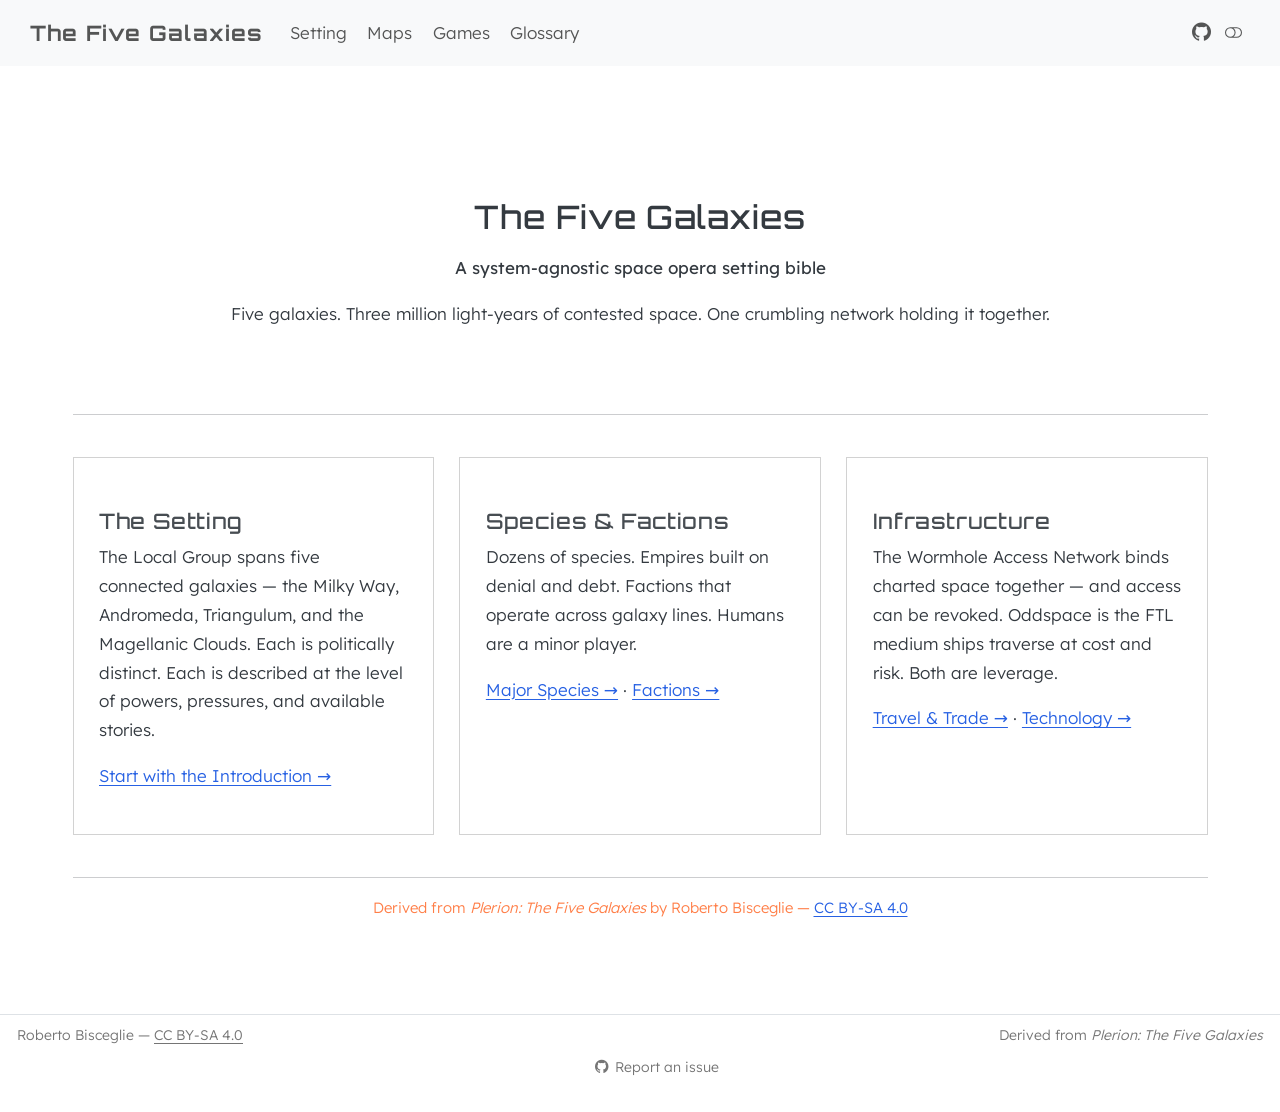
==== index.html @ 9c4d6e53 "Built site for gh-pages" ====
<!DOCTYPE html>
<html xmlns="http://www.w3.org/1999/xhtml" lang="en" xml:lang="en"><head>

<meta charset="utf-8">
<meta name="generator" content="quarto-1.9.38">

<meta name="viewport" content="width=device-width, initial-scale=1.0, user-scalable=yes">

<meta name="description" content="A system-agnostic space opera setting bible">

<title>The Five Galaxies</title>
<style>
/* Default styles provided by pandoc.
** See https://pandoc.org/MANUAL.html#variables-for-html for config info.
*/
code{white-space: pre-wrap;}
span.smallcaps{font-variant: small-caps;}
div.columns{display: flex; gap: min(4vw, 1.5em);}
div.column{flex: auto; overflow-x: auto;}
div.hanging-indent{margin-left: 1.5em; text-indent: -1.5em;}
ul.task-list{list-style: none;}
ul.task-list li input[type="checkbox"] {
  width: 0.8em;
  margin: 0 0.8em 0.2em -1em; /* quarto-specific, see https://github.com/quarto-dev/quarto-cli/issues/4556 */ 
  vertical-align: middle;
}
</style>


<script src="site_libs/quarto-nav/quarto-nav.js"></script>
<script src="site_libs/quarto-nav/headroom.min.js"></script>
<script src="site_libs/clipboard/clipboard.min.js"></script>
<script src="site_libs/quarto-search/autocomplete.umd.js"></script>
<script src="site_libs/quarto-search/fuse.min.js"></script>
<script src="site_libs/quarto-search/quarto-search.js"></script>
<meta name="quarto:offset" content="./">
<script src="site_libs/quarto-html/quarto.js" type="module"></script>
<script src="site_libs/quarto-html/tabsets/tabsets.js" type="module"></script>
<script src="site_libs/quarto-html/popper.min.js"></script>
<script src="site_libs/quarto-html/tippy.umd.min.js"></script>
<script src="site_libs/quarto-html/anchor.min.js"></script>
<link href="site_libs/quarto-html/tippy.css" rel="stylesheet">
<link href="site_libs/quarto-html/quarto-syntax-highlighting-15634bcf2e68342d4ad2dfa704d543f6.css" rel="stylesheet" class="quarto-color-scheme" id="quarto-text-highlighting-styles">
<link href="site_libs/quarto-html/quarto-syntax-highlighting-dark-0a6b7249c26820e032cb0bd839ff02b1.css" rel="stylesheet" class="quarto-color-scheme quarto-color-alternate" id="quarto-text-highlighting-styles">
<link href="site_libs/quarto-html/quarto-syntax-highlighting-15634bcf2e68342d4ad2dfa704d543f6.css" rel="stylesheet" class="quarto-color-scheme-extra" id="quarto-text-highlighting-styles">
<script src="site_libs/bootstrap/bootstrap.min.js"></script>
<link href="site_libs/bootstrap/bootstrap-icons.css" rel="stylesheet">
<link href="site_libs/bootstrap/bootstrap-5b1c58e66ef74a4b994079585d538883.min.css" rel="stylesheet" append-hash="true" class="quarto-color-scheme" id="quarto-bootstrap" data-mode="light">
<link href="site_libs/bootstrap/bootstrap-dark-97cace2ba407a1d0b23a291a3ef258f9.min.css" rel="stylesheet" append-hash="true" class="quarto-color-scheme quarto-color-alternate" id="quarto-bootstrap" data-mode="dark">
<link href="site_libs/bootstrap/bootstrap-5b1c58e66ef74a4b994079585d538883.min.css" rel="stylesheet" append-hash="true" class="quarto-color-scheme-extra" id="quarto-bootstrap" data-mode="light">
<script id="quarto-search-options" type="application/json">{
  "location": "navbar",
  "copy-button": false,
  "collapse-after": 3,
  "panel-placement": "end",
  "type": "overlay",
  "limit": 50,
  "keyboard-shortcut": [
    "f",
    "/",
    "s"
  ],
  "show-item-context": false,
  "language": {
    "search-no-results-text": "No results",
    "search-matching-documents-text": "matching documents",
    "search-copy-link-title": "Copy link to search",
    "search-hide-matches-text": "Hide additional matches",
    "search-more-match-text": "more match in this document",
    "search-more-matches-text": "more matches in this document",
    "search-clear-button-title": "Clear",
    "search-text-placeholder": "",
    "search-detached-cancel-button-title": "Cancel",
    "search-submit-button-title": "Submit",
    "search-label": "Search"
  }
}</script>
<link rel="preconnect" href="https://fonts.googleapis.com">
<link rel="preconnect" href="https://fonts.gstatic.com" crossorigin="">
<link href="https://fonts.googleapis.com/css2?family=Lexend:wght@300;400;500&amp;family=Orbitron:wght@400;500;700;900&amp;display=swap" rel="stylesheet">


</head>

<body class="nav-fixed quarto-light"><script id="quarto-html-before-body" type="application/javascript">
    const toggleBodyColorMode = (bsSheetEl) => {
      const mode = bsSheetEl.getAttribute("data-mode");
      const bodyEl = window.document.querySelector("body");
      if (mode === "dark") {
        bodyEl.classList.add("quarto-dark");
        bodyEl.classList.remove("quarto-light");
      } else {
        bodyEl.classList.add("quarto-light");
        bodyEl.classList.remove("quarto-dark");
      }
    }
    const toggleBodyColorPrimary = () => {
      const bsSheetEl = window.document.querySelector("link#quarto-bootstrap:not([rel=disabled-stylesheet])");
      if (bsSheetEl) {
        toggleBodyColorMode(bsSheetEl);
      }
    }
    const setColorSchemeToggle = (alternate) => {
      const toggles = window.document.querySelectorAll('.quarto-color-scheme-toggle');
      for (let i=0; i < toggles.length; i++) {
        const toggle = toggles[i];
        if (toggle) {
          if (alternate) {
            toggle.classList.add("alternate");
          } else {
            toggle.classList.remove("alternate");
          }
        }
      }
    };
    const toggleColorMode = (alternate) => {
      // Switch the stylesheets
      const primaryStylesheets = window.document.querySelectorAll('link.quarto-color-scheme:not(.quarto-color-alternate)');
      const alternateStylesheets = window.document.querySelectorAll('link.quarto-color-scheme.quarto-color-alternate');
      manageTransitions('#quarto-margin-sidebar .nav-link', false);
      if (alternate) {
        // note: dark is layered on light, we don't disable primary!
        enableStylesheet(alternateStylesheets);
        for (const sheetNode of alternateStylesheets) {
          if (sheetNode.id === "quarto-bootstrap") {
            toggleBodyColorMode(sheetNode);
          }
        }
      } else {
        disableStylesheet(alternateStylesheets);
        enableStylesheet(primaryStylesheets)
        toggleBodyColorPrimary();
      }
      manageTransitions('#quarto-margin-sidebar .nav-link', true);
      // Switch the toggles
      setColorSchemeToggle(alternate)
      // Hack to workaround the fact that safari doesn't
      // properly recolor the scrollbar when toggling (#1455)
      if (navigator.userAgent.indexOf('Safari') > 0 && navigator.userAgent.indexOf('Chrome') == -1) {
        manageTransitions("body", false);
        window.scrollTo(0, 1);
        setTimeout(() => {
          window.scrollTo(0, 0);
          manageTransitions("body", true);
        }, 40);
      }
    }
    const disableStylesheet = (stylesheets) => {
      for (let i=0; i < stylesheets.length; i++) {
        const stylesheet = stylesheets[i];
        stylesheet.rel = 'disabled-stylesheet';
      }
    }
    const enableStylesheet = (stylesheets) => {
      for (let i=0; i < stylesheets.length; i++) {
        const stylesheet = stylesheets[i];
        if(stylesheet.rel !== 'stylesheet') { // for Chrome, which will still FOUC without this check
          stylesheet.rel = 'stylesheet';
        }
      }
    }
    const manageTransitions = (selector, allowTransitions) => {
      const els = window.document.querySelectorAll(selector);
      for (let i=0; i < els.length; i++) {
        const el = els[i];
        if (allowTransitions) {
          el.classList.remove('notransition');
        } else {
          el.classList.add('notransition');
        }
      }
    }
    const isFileUrl = () => {
      return window.location.protocol === 'file:';
    }
    const hasAlternateSentinel = () => {
      let styleSentinel = getColorSchemeSentinel();
      if (styleSentinel !== null) {
        return styleSentinel === "alternate";
      } else {
        return false;
      }
    }
    const setStyleSentinel = (alternate) => {
      const value = alternate ? "alternate" : "default";
      if (!isFileUrl()) {
        window.localStorage.setItem("quarto-color-scheme", value);
      } else {
        localAlternateSentinel = value;
      }
    }
    const getColorSchemeSentinel = () => {
      if (!isFileUrl()) {
        const storageValue = window.localStorage.getItem("quarto-color-scheme");
        return storageValue != null ? storageValue : localAlternateSentinel;
      } else {
        return localAlternateSentinel;
      }
    }
    const toggleGiscusIfUsed = (isAlternate, darkModeDefault) => {
      const baseTheme = document.querySelector('#giscus-base-theme')?.value ?? 'light';
      const alternateTheme = document.querySelector('#giscus-alt-theme')?.value ?? 'dark';
      let newTheme = '';
      if(authorPrefersDark) {
        newTheme = isAlternate ? baseTheme : alternateTheme;
      } else {
        newTheme = isAlternate ? alternateTheme : baseTheme;
      }
      const changeGiscusTheme = () => {
        // From: https://github.com/giscus/giscus/issues/336
        const sendMessage = (message) => {
          const iframe = document.querySelector('iframe.giscus-frame');
          if (!iframe) return;
          iframe.contentWindow.postMessage({ giscus: message }, 'https://giscus.app');
        }
        sendMessage({
          setConfig: {
            theme: newTheme
          }
        });
      }
      const isGiscussLoaded = window.document.querySelector('iframe.giscus-frame') !== null;
      if (isGiscussLoaded) {
        changeGiscusTheme();
      }
    };
    const authorPrefersDark = false;
    const darkModeDefault = authorPrefersDark;
      document.querySelector('link#quarto-text-highlighting-styles.quarto-color-scheme-extra').rel = 'disabled-stylesheet';
      document.querySelector('link#quarto-bootstrap.quarto-color-scheme-extra').rel = 'disabled-stylesheet';
    let localAlternateSentinel = darkModeDefault ? 'alternate' : 'default';
    // Dark / light mode switch
    window.quartoToggleColorScheme = () => {
      // Read the current dark / light value
      let toAlternate = !hasAlternateSentinel();
      toggleColorMode(toAlternate);
      setStyleSentinel(toAlternate);
      toggleGiscusIfUsed(toAlternate, darkModeDefault);
      window.dispatchEvent(new Event('resize'));
    };
    // Switch to dark mode if need be
    if (hasAlternateSentinel()) {
      toggleColorMode(true);
    } else {
      toggleColorMode(false);
    }
  </script>

<div id="quarto-search-results"></div>
  <header id="quarto-header" class="headroom fixed-top">
    <nav class="navbar navbar-expand-lg " data-bs-theme="dark">
      <div class="navbar-container container-fluid">
      <div class="navbar-brand-container mx-auto">
    <a class="navbar-brand" href="./index.html">
    <span class="navbar-title">The Five Galaxies</span>
    </a>
  </div>
            <div id="quarto-search" class="" title="Search"></div>
          <button class="navbar-toggler" type="button" data-bs-toggle="collapse" data-bs-target="#navbarCollapse" aria-controls="navbarCollapse" role="menu" aria-expanded="false" aria-label="Toggle navigation" onclick="if (window.quartoToggleHeadroom) { window.quartoToggleHeadroom(); }">
  <span class="navbar-toggler-icon"></span>
</button>
          <div class="collapse navbar-collapse" id="navbarCollapse">
            <ul class="navbar-nav navbar-nav-scroll me-auto">
  <li class="nav-item">
    <a class="nav-link" href="./setting/the_five_galaxies.html"> 
<span class="menu-text">Setting</span></a>
  </li>  
  <li class="nav-item">
    <a class="nav-link" href="./maps.html"> 
<span class="menu-text">Maps</span></a>
  </li>  
  <li class="nav-item">
    <a class="nav-link" href="./74xx_oddspace.html"> 
<span class="menu-text">Games</span></a>
  </li>  
  <li class="nav-item">
    <a class="nav-link" href="./setting/GLOSSARY.html"> 
<span class="menu-text">Glossary</span></a>
  </li>  
</ul>
            <ul class="navbar-nav navbar-nav-scroll ms-auto">
  <li class="nav-item compact">
    <a class="nav-link" href="https://github.com/zeruhur/the_five_galaxies"> <i class="bi bi-github" role="img">
</i> 
<span class="menu-text"></span></a>
  </li>  
</ul>
          </div> <!-- /navcollapse -->
            <div class="quarto-navbar-tools">
  <a href="" class="quarto-color-scheme-toggle quarto-navigation-tool  px-1" onclick="window.quartoToggleColorScheme(); return false;" title="Toggle dark mode"><i class="bi"></i></a>
</div>
      </div> <!-- /container-fluid -->
    </nav>
</header>
<!-- content -->
<div id="quarto-content" class="quarto-container page-columns page-rows-contents page-layout-full page-navbar">
<!-- sidebar -->
<!-- margin-sidebar -->
    
<!-- main -->
<main class="content column-page" id="quarto-document-content"><header id="title-block-header" class="quarto-title-block"></header>





<section id="the-five-galaxies" class="level1 text-center py-5">
<h1>The Five Galaxies</h1>
<p><strong>A system-agnostic space opera setting bible</strong></p>
<p>Five galaxies. Three million light-years of contested space. One crumbling network holding it together.</p>
</section>
<hr>
<div class="grid gap-4 py-4">
<div class="g-col-12 g-col-md-4">
<section id="the-setting" class="level4 card p-4 h-100">
<h4 class="anchored" data-anchor-id="the-setting">The Setting</h4>
<p>The Local Group spans five connected galaxies — the Milky Way, Andromeda, Triangulum, and the Magellanic Clouds. Each is politically distinct. Each is described at the level of powers, pressures, and available stories.</p>
<p><a href="setting/the_five_galaxies.html">Start with the Introduction →</a></p>
</section>
</div>
<div class="g-col-12 g-col-md-4">
<section id="species-factions" class="level4 card p-4 h-100">
<h4 class="anchored" data-anchor-id="species-factions">Species &amp; Factions</h4>
<p>Dozens of species. Empires built on denial and debt. Factions that operate across galaxy lines. Humans are a minor player.</p>
<p><a href="setting/the_five_galaxies.html#major-species">Major Species →</a> · <a href="setting/the_five_galaxies.html#major-factions">Factions →</a></p>
</section>
</div>
<div class="g-col-12 g-col-md-4">
<section id="infrastructure" class="level4 card p-4 h-100">
<h4 class="anchored" data-anchor-id="infrastructure">Infrastructure</h4>
<p>The Wormhole Access Network binds charted space together — and access can be revoked. Oddspace is the FTL medium ships traverse at cost and risk. Both are leverage.</p>
<p><a href="setting/the_five_galaxies.html#travel-and-trade">Travel &amp; Trade →</a> · <a href="setting/the_five_galaxies.html#technology-and-resources">Technology →</a></p>
</section>
</div>
</div>
<hr>
<div class="text-muted small text-center">
<p>Derived from <em>Plerion: The Five Galaxies</em> by Roberto Bisceglie — <a href="https://creativecommons.org/licenses/by-sa/4.0/">CC BY-SA 4.0</a></p>
</div>



</main> <!-- /main -->
<script id="quarto-html-after-body" type="application/javascript">
  window.document.addEventListener("DOMContentLoaded", function (event) {
    // Ensure there is a toggle, if there isn't float one in the top right
    if (window.document.querySelector('.quarto-color-scheme-toggle') === null) {
      const a = window.document.createElement('a');
      a.classList.add('top-right');
      a.classList.add('quarto-color-scheme-toggle');
      a.href = "";
      a.onclick = function() { try { window.quartoToggleColorScheme(); } catch {} return false; };
      const i = window.document.createElement("i");
      i.classList.add('bi');
      a.appendChild(i);
      window.document.body.appendChild(a);
    }
    setColorSchemeToggle(hasAlternateSentinel())
    const icon = "";
    const anchorJS = new window.AnchorJS();
    anchorJS.options = {
      placement: 'right',
      icon: icon
    };
    anchorJS.add('.anchored');
    const isCodeAnnotation = (el) => {
      for (const clz of el.classList) {
        if (clz.startsWith('code-annotation-')) {                     
          return true;
        }
      }
      return false;
    }
    const onCopySuccess = function(e) {
      // button target
      const button = e.trigger;
      // don't keep focus
      button.blur();
      // flash "checked"
      button.classList.add('code-copy-button-checked');
      var currentTitle = button.getAttribute("title");
      button.setAttribute("title", "Copied!");
      let tooltip;
      if (window.bootstrap) {
        button.setAttribute("data-bs-toggle", "tooltip");
        button.setAttribute("data-bs-placement", "left");
        button.setAttribute("data-bs-title", "Copied!");
        tooltip = new bootstrap.Tooltip(button, 
          { trigger: "manual", 
            customClass: "code-copy-button-tooltip",
            offset: [0, -8]});
        tooltip.show();    
      }
      setTimeout(function() {
        if (tooltip) {
          tooltip.hide();
          button.removeAttribute("data-bs-title");
          button.removeAttribute("data-bs-toggle");
          button.removeAttribute("data-bs-placement");
        }
        button.setAttribute("title", currentTitle);
        button.classList.remove('code-copy-button-checked');
      }, 1000);
      // clear code selection
      e.clearSelection();
    }
    const getTextToCopy = function(trigger) {
      const outerScaffold = trigger.parentElement.cloneNode(true);
      const codeEl = outerScaffold.querySelector('code');
      for (const childEl of codeEl.children) {
        if (isCodeAnnotation(childEl)) {
          childEl.remove();
        }
      }
      return codeEl.innerText;
    }
    const clipboard = new window.ClipboardJS('.code-copy-button:not([data-in-quarto-modal])', {
      text: getTextToCopy
    });
    clipboard.on('success', onCopySuccess);
    if (window.document.getElementById('quarto-embedded-source-code-modal')) {
      const clipboardModal = new window.ClipboardJS('.code-copy-button[data-in-quarto-modal]', {
        text: getTextToCopy,
        container: window.document.getElementById('quarto-embedded-source-code-modal')
      });
      clipboardModal.on('success', onCopySuccess);
    }
      var localhostRegex = new RegExp(/^(?:http|https):\/\/localhost\:?[0-9]*\//);
      var mailtoRegex = new RegExp(/^mailto:/);
        var filterRegex = new RegExp("https:\/\/zeruhur\.github\.io\/the_five_galaxies\/");
      var isInternal = (href) => {
          return filterRegex.test(href) || localhostRegex.test(href) || mailtoRegex.test(href);
      }
      // Inspect non-navigation links and adorn them if external
     var links = window.document.querySelectorAll('a[href]:not(.nav-link):not(.navbar-brand):not(.toc-action):not(.sidebar-link):not(.sidebar-item-toggle):not(.pagination-link):not(.no-external):not([aria-hidden]):not(.dropdown-item):not(.quarto-navigation-tool):not(.about-link)');
      for (var i=0; i<links.length; i++) {
        const link = links[i];
        if (!isInternal(link.href)) {
          // undo the damage that might have been done by quarto-nav.js in the case of
          // links that we want to consider external
          if (link.dataset.originalHref !== undefined) {
            link.href = link.dataset.originalHref;
          }
        }
      }
    function tippyHover(el, contentFn, onTriggerFn, onUntriggerFn) {
      const config = {
        allowHTML: true,
        maxWidth: 500,
        delay: 100,
        arrow: false,
        appendTo: function(el) {
            return el.parentElement;
        },
        interactive: true,
        interactiveBorder: 10,
        theme: 'quarto',
        placement: 'bottom-start',
      };
      if (contentFn) {
        config.content = contentFn;
      }
      if (onTriggerFn) {
        config.onTrigger = onTriggerFn;
      }
      if (onUntriggerFn) {
        config.onUntrigger = onUntriggerFn;
      }
      window.tippy(el, config); 
    }
    const noterefs = window.document.querySelectorAll('a[role="doc-noteref"]');
    for (var i=0; i<noterefs.length; i++) {
      const ref = noterefs[i];
      tippyHover(ref, function() {
        // use id or data attribute instead here
        let href = ref.getAttribute('data-footnote-href') || ref.getAttribute('href');
        try { href = new URL(href).hash; } catch {}
        const id = href.replace(/^#\/?/, "");
        const note = window.document.getElementById(id);
        if (note) {
          return note.innerHTML;
        } else {
          return "";
        }
      });
    }
    const xrefs = window.document.querySelectorAll('a.quarto-xref');
    const processXRef = (id, note) => {
      // Strip column container classes
      const stripColumnClz = (el) => {
        el.classList.remove("page-full", "page-columns");
        if (el.children) {
          for (const child of el.children) {
            stripColumnClz(child);
          }
        }
      }
      stripColumnClz(note)
      if (id === null || id.startsWith('sec-')) {
        // Special case sections, only their first couple elements
        const container = document.createElement("div");
        if (note.children && note.children.length > 2) {
          container.appendChild(note.children[0].cloneNode(true));
          for (let i = 1; i < note.children.length; i++) {
            const child = note.children[i];
            if (child.tagName === "P" && child.innerText === "") {
              continue;
            } else {
              container.appendChild(child.cloneNode(true));
              break;
            }
          }
          if (window.Quarto?.typesetMath) {
            window.Quarto.typesetMath(container);
          }
          return container.innerHTML
        } else {
          if (window.Quarto?.typesetMath) {
            window.Quarto.typesetMath(note);
          }
          return note.innerHTML;
        }
      } else {
        // Remove any anchor links if they are present
        const anchorLink = note.querySelector('a.anchorjs-link');
        if (anchorLink) {
          anchorLink.remove();
        }
        if (window.Quarto?.typesetMath) {
          window.Quarto.typesetMath(note);
        }
        if (note.classList.contains("callout")) {
          return note.outerHTML;
        } else {
          return note.innerHTML;
        }
      }
    }
    for (var i=0; i<xrefs.length; i++) {
      const xref = xrefs[i];
      tippyHover(xref, undefined, function(instance) {
        instance.disable();
        let url = xref.getAttribute('href');
        let hash = undefined; 
        if (url.startsWith('#')) {
          hash = url;
        } else {
          try { hash = new URL(url).hash; } catch {}
        }
        if (hash) {
          const id = hash.replace(/^#\/?/, "");
          const note = window.document.getElementById(id);
          if (note !== null) {
            try {
              const html = processXRef(id, note.cloneNode(true));
              instance.setContent(html);
            } finally {
              instance.enable();
              instance.show();
            }
          } else {
            // See if we can fetch this
            fetch(url.split('#')[0])
            .then(res => res.text())
            .then(html => {
              const parser = new DOMParser();
              const htmlDoc = parser.parseFromString(html, "text/html");
              const note = htmlDoc.getElementById(id);
              if (note !== null) {
                const html = processXRef(id, note);
                instance.setContent(html);
              } 
            }).finally(() => {
              instance.enable();
              instance.show();
            });
          }
        } else {
          // See if we can fetch a full url (with no hash to target)
          // This is a special case and we should probably do some content thinning / targeting
          fetch(url)
          .then(res => res.text())
          .then(html => {
            const parser = new DOMParser();
            const htmlDoc = parser.parseFromString(html, "text/html");
            const note = htmlDoc.querySelector('main.content');
            if (note !== null) {
              // This should only happen for chapter cross references
              // (since there is no id in the URL)
              // remove the first header
              if (note.children.length > 0 && note.children[0].tagName === "HEADER") {
                note.children[0].remove();
              }
              const html = processXRef(null, note);
              instance.setContent(html);
            } 
          }).finally(() => {
            instance.enable();
            instance.show();
          });
        }
      }, function(instance) {
      });
    }
        let selectedAnnoteEl;
        const selectorForAnnotation = ( cell, annotation) => {
          let cellAttr = 'data-code-cell="' + cell + '"';
          let lineAttr = 'data-code-annotation="' +  annotation + '"';
          const selector = 'span[' + cellAttr + '][' + lineAttr + ']';
          return selector;
        }
        const selectCodeLines = (annoteEl) => {
          const doc = window.document;
          const targetCell = annoteEl.getAttribute("data-target-cell");
          const targetAnnotation = annoteEl.getAttribute("data-target-annotation");
          const annoteSpan = window.document.querySelector(selectorForAnnotation(targetCell, targetAnnotation));
          const lines = annoteSpan.getAttribute("data-code-lines").split(",");
          const lineIds = lines.map((line) => {
            return targetCell + "-" + line;
          })
          let top = null;
          let height = null;
          let parent = null;
          if (lineIds.length > 0) {
              //compute the position of the single el (top and bottom and make a div)
              const el = window.document.getElementById(lineIds[0]);
              top = el.offsetTop;
              height = el.offsetHeight;
              parent = el.parentElement.parentElement;
            if (lineIds.length > 1) {
              const lastEl = window.document.getElementById(lineIds[lineIds.length - 1]);
              const bottom = lastEl.offsetTop + lastEl.offsetHeight;
              height = bottom - top;
            }
            if (top !== null && height !== null && parent !== null) {
              // cook up a div (if necessary) and position it 
              let div = window.document.getElementById("code-annotation-line-highlight");
              if (div === null) {
                div = window.document.createElement("div");
                div.setAttribute("id", "code-annotation-line-highlight");
                div.style.position = 'absolute';
                parent.appendChild(div);
              }
              div.style.top = top - 2 + "px";
              div.style.height = height + 4 + "px";
              div.style.left = 0;
              let gutterDiv = window.document.getElementById("code-annotation-line-highlight-gutter");
              if (gutterDiv === null) {
                gutterDiv = window.document.createElement("div");
                gutterDiv.setAttribute("id", "code-annotation-line-highlight-gutter");
                gutterDiv.style.position = 'absolute';
                const codeCell = window.document.getElementById(targetCell);
                const gutter = codeCell.querySelector('.code-annotation-gutter');
                gutter.appendChild(gutterDiv);
              }
              gutterDiv.style.top = top - 2 + "px";
              gutterDiv.style.height = height + 4 + "px";
            }
            selectedAnnoteEl = annoteEl;
          }
        };
        const unselectCodeLines = () => {
          const elementsIds = ["code-annotation-line-highlight", "code-annotation-line-highlight-gutter"];
          elementsIds.forEach((elId) => {
            const div = window.document.getElementById(elId);
            if (div) {
              div.remove();
            }
          });
          selectedAnnoteEl = undefined;
        };
          // Handle positioning of the toggle
      window.addEventListener(
        "resize",
        throttle(() => {
          elRect = undefined;
          if (selectedAnnoteEl) {
            selectCodeLines(selectedAnnoteEl);
          }
        }, 10)
      );
      function throttle(fn, ms) {
      let throttle = false;
      let timer;
        return (...args) => {
          if(!throttle) { // first call gets through
              fn.apply(this, args);
              throttle = true;
          } else { // all the others get throttled
              if(timer) clearTimeout(timer); // cancel #2
              timer = setTimeout(() => {
                fn.apply(this, args);
                timer = throttle = false;
              }, ms);
          }
        };
      }
        // Attach click handler to the DT
        const annoteDls = window.document.querySelectorAll('dt[data-target-cell]');
        for (const annoteDlNode of annoteDls) {
          annoteDlNode.addEventListener('click', (event) => {
            const clickedEl = event.target;
            if (clickedEl !== selectedAnnoteEl) {
              unselectCodeLines();
              const activeEl = window.document.querySelector('dt[data-target-cell].code-annotation-active');
              if (activeEl) {
                activeEl.classList.remove('code-annotation-active');
              }
              selectCodeLines(clickedEl);
              clickedEl.classList.add('code-annotation-active');
            } else {
              // Unselect the line
              unselectCodeLines();
              clickedEl.classList.remove('code-annotation-active');
            }
          });
        }
    const findCites = (el) => {
      const parentEl = el.parentElement;
      if (parentEl) {
        const cites = parentEl.dataset.cites;
        if (cites) {
          return {
            el,
            cites: cites.split(' ')
          };
        } else {
          return findCites(el.parentElement)
        }
      } else {
        return undefined;
      }
    };
    var bibliorefs = window.document.querySelectorAll('a[role="doc-biblioref"]');
    for (var i=0; i<bibliorefs.length; i++) {
      const ref = bibliorefs[i];
      const citeInfo = findCites(ref);
      if (citeInfo) {
        tippyHover(citeInfo.el, function() {
          var popup = window.document.createElement('div');
          citeInfo.cites.forEach(function(cite) {
            var citeDiv = window.document.createElement('div');
            citeDiv.classList.add('hanging-indent');
            citeDiv.classList.add('csl-entry');
            var biblioDiv = window.document.getElementById('ref-' + cite);
            if (biblioDiv) {
              citeDiv.innerHTML = biblioDiv.innerHTML;
            }
            popup.appendChild(citeDiv);
          });
          return popup.innerHTML;
        });
      }
    }
  });
  </script>
</div> <!-- /content -->
<footer class="footer">
  <div class="nav-footer">
    <div class="nav-footer-left">
<p>Roberto Bisceglie — <a href="https://creativecommons.org/licenses/by-sa/4.0/">CC BY-SA 4.0</a></p>
</div>   
    <div class="nav-footer-center">
      &nbsp;
    <div class="toc-actions"><ul><li><a href="https://github.com/zeruhur/the_five_galaxies/issues/new" class="toc-action"><i class="bi bi-github"></i>Report an issue</a></li></ul></div></div>
    <div class="nav-footer-right">
<p>Derived from <em>Plerion: The Five Galaxies</em></p>
</div>
  </div>
</footer>




</body></html>
---- site_libs/quarto-html/tippy.css ----
.tippy-box[data-animation=fade][data-state=hidden]{opacity:0}[data-tippy-root]{max-width:calc(100vw - 10px)}.tippy-box{position:relative;background-color:#333;color:#fff;border-radius:4px;font-size:14px;line-height:1.4;white-space:normal;outline:0;transition-property:transform,visibility,opacity}.tippy-box[data-placement^=top]>.tippy-arrow{bottom:0}.tippy-box[data-placement^=top]>.tippy-arrow:before{bottom:-7px;left:0;border-width:8px 8px 0;border-top-color:initial;transform-origin:center top}.tippy-box[data-placement^=bottom]>.tippy-arrow{top:0}.tippy-box[data-placement^=bottom]>.tippy-arrow:before{top:-7px;left:0;border-width:0 8px 8px;border-bottom-color:initial;transform-origin:center bottom}.tippy-box[data-placement^=left]>.tippy-arrow{right:0}.tippy-box[data-placement^=left]>.tippy-arrow:before{border-width:8px 0 8px 8px;border-left-color:initial;right:-7px;transform-origin:center left}.tippy-box[data-placement^=right]>.tippy-arrow{left:0}.tippy-box[data-placement^=right]>.tippy-arrow:before{left:-7px;border-width:8px 8px 8px 0;border-right-color:initial;transform-origin:center right}.tippy-box[data-inertia][data-state=visible]{transition-timing-function:cubic-bezier(.54,1.5,.38,1.11)}.tippy-arrow{width:16px;height:16px;color:#333}.tippy-arrow:before{content:"";position:absolute;border-color:transparent;border-style:solid}.tippy-content{position:relative;padding:5px 9px;z-index:1}
---- site_libs/quarto-html/quarto-syntax-highlighting-15634bcf2e68342d4ad2dfa704d543f6.css ----
/* quarto syntax highlight colors */
:root {
  --quarto-hl-ot-color: #003B4F;
  --quarto-hl-at-color: #657422;
  --quarto-hl-ss-color: #20794D;
  --quarto-hl-an-color: #5E5E5E;
  --quarto-hl-fu-color: #4758AB;
  --quarto-hl-st-color: #20794D;
  --quarto-hl-cf-color: #003B4F;
  --quarto-hl-op-color: #5E5E5E;
  --quarto-hl-er-color: #AD0000;
  --quarto-hl-bn-color: #AD0000;
  --quarto-hl-al-color: #AD0000;
  --quarto-hl-va-color: #111111;
  --quarto-hl-bu-color: inherit;
  --quarto-hl-ex-color: inherit;
  --quarto-hl-pp-color: #AD0000;
  --quarto-hl-in-color: #5E5E5E;
  --quarto-hl-vs-color: #20794D;
  --quarto-hl-wa-color: #5E5E5E;
  --quarto-hl-do-color: #5E5E5E;
  --quarto-hl-im-color: #00769E;
  --quarto-hl-ch-color: #20794D;
  --quarto-hl-dt-color: #AD0000;
  --quarto-hl-fl-color: #AD0000;
  --quarto-hl-co-color: #5E5E5E;
  --quarto-hl-cv-color: #5E5E5E;
  --quarto-hl-cn-color: #8f5902;
  --quarto-hl-sc-color: #5E5E5E;
  --quarto-hl-dv-color: #AD0000;
  --quarto-hl-kw-color: #003B4F;
}

/* other quarto variables */
:root {
  --quarto-font-monospace: SFMono-Regular, Menlo, Monaco, Consolas, "Liberation Mono", "Courier New", monospace;
}

/* syntax highlight based on Pandoc's rules */
pre > code.sourceCode > span {
  color: #003B4F;
}

code.sourceCode > span {
  color: #003B4F;
}

div.sourceCode,
div.sourceCode pre.sourceCode {
  color: #003B4F;
}

/* Normal */
code span {
  color: #003B4F;
}

/* Alert */
code span.al {
  color: #AD0000;
  font-style: inherit;
}

/* Annotation */
code span.an {
  color: #5E5E5E;
  font-style: inherit;
}

/* Attribute */
code span.at {
  color: #657422;
  font-style: inherit;
}

/* BaseN */
code span.bn {
  color: #AD0000;
  font-style: inherit;
}

/* BuiltIn */
code span.bu {
  font-style: inherit;
}

/* ControlFlow */
code span.cf {
  color: #003B4F;
  font-weight: bold;
  font-style: inherit;
}

/* Char */
code span.ch {
  color: #20794D;
  font-style: inherit;
}

/* Constant */
code span.cn {
  color: #8f5902;
  font-style: inherit;
}

/* Comment */
code span.co {
  color: #5E5E5E;
  font-style: inherit;
}

/* CommentVar */
code span.cv {
  color: #5E5E5E;
  font-style: italic;
}

/* Documentation */
code span.do {
  color: #5E5E5E;
  font-style: italic;
}

/* DataType */
code span.dt {
  color: #AD0000;
  font-style: inherit;
}

/* DecVal */
code span.dv {
  color: #AD0000;
  font-style: inherit;
}

/* Error */
code span.er {
  color: #AD0000;
  font-style: inherit;
}

/* Extension */
code span.ex {
  font-style: inherit;
}

/* Float */
code span.fl {
  color: #AD0000;
  font-style: inherit;
}

/* Function */
code span.fu {
  color: #4758AB;
  font-style: inherit;
}

/* Import */
code span.im {
  color: #00769E;
  font-style: inherit;
}

/* Information */
code span.in {
  color: #5E5E5E;
  font-style: inherit;
}

/* Keyword */
code span.kw {
  color: #003B4F;
  font-weight: bold;
  font-style: inherit;
}

/* Operator */
code span.op {
  color: #5E5E5E;
  font-style: inherit;
}

/* Other */
code span.ot {
  color: #003B4F;
  font-style: inherit;
}

/* Preprocessor */
code span.pp {
  color: #AD0000;
  font-style: inherit;
}

/* SpecialChar */
code span.sc {
  color: #5E5E5E;
  font-style: inherit;
}

/* SpecialString */
code span.ss {
  color: #20794D;
  font-style: inherit;
}

/* String */
code span.st {
  color: #20794D;
  font-style: inherit;
}

/* Variable */
code span.va {
  color: #111111;
  font-style: inherit;
}

/* VerbatimString */
code span.vs {
  color: #20794D;
  font-style: inherit;
}

/* Warning */
code span.wa {
  color: #5E5E5E;
  font-style: italic;
}

.prevent-inlining {
  content: "</";
}

/*# sourceMappingURL=f23921c56f73e400b49028c9186a1aa0.css.map */
---- site_libs/quarto-html/quarto-syntax-highlighting-dark-0a6b7249c26820e032cb0bd839ff02b1.css ----
/* quarto syntax highlight colors */
:root {
  --quarto-hl-al-color: #f07178;
  --quarto-hl-an-color: #d4d0ab;
  --quarto-hl-at-color: #00e0e0;
  --quarto-hl-bn-color: #d4d0ab;
  --quarto-hl-bu-color: #abe338;
  --quarto-hl-ch-color: #abe338;
  --quarto-hl-co-color: #f8f8f2;
  --quarto-hl-cv-color: #ffd700;
  --quarto-hl-cn-color: #ffd700;
  --quarto-hl-cf-color: #ffa07a;
  --quarto-hl-dt-color: #ffa07a;
  --quarto-hl-dv-color: #d4d0ab;
  --quarto-hl-do-color: #f8f8f2;
  --quarto-hl-er-color: #f07178;
  --quarto-hl-ex-color: #00e0e0;
  --quarto-hl-fl-color: #d4d0ab;
  --quarto-hl-fu-color: #ffa07a;
  --quarto-hl-im-color: #abe338;
  --quarto-hl-in-color: #d4d0ab;
  --quarto-hl-kw-color: #ffa07a;
  --quarto-hl-op-color: #ffa07a;
  --quarto-hl-ot-color: #00e0e0;
  --quarto-hl-pp-color: #dcc6e0;
  --quarto-hl-re-color: #00e0e0;
  --quarto-hl-sc-color: #abe338;
  --quarto-hl-ss-color: #abe338;
  --quarto-hl-st-color: #abe338;
  --quarto-hl-va-color: #00e0e0;
  --quarto-hl-vs-color: #abe338;
  --quarto-hl-wa-color: #dcc6e0;
}

/* other quarto variables */
:root {
  --quarto-font-monospace: SFMono-Regular, Menlo, Monaco, Consolas, "Liberation Mono", "Courier New", monospace;
}

/* syntax highlight based on Pandoc's rules */
pre > code.sourceCode > span {
  color: #f8f8f2;
}

code.sourceCode > span {
  color: #f8f8f2;
}

div.sourceCode,
div.sourceCode pre.sourceCode {
  color: #f8f8f2;
}

/* Normal */
code span {
  color: #f8f8f2;
}

/* Alert */
code span.al {
  color: #f07178;
}

/* Annotation */
code span.an {
  color: #d4d0ab;
}

/* Attribute */
code span.at {
  color: #00e0e0;
}

/* BaseN */
code span.bn {
  color: #d4d0ab;
}

/* BuiltIn */
code span.bu {
  color: #abe338;
}

/* ControlFlow */
code span.cf {
  font-weight: bold;
  color: #ffa07a;
}

/* Char */
code span.ch {
  color: #abe338;
}

/* Constant */
code span.cn {
  color: #ffd700;
}

/* Comment */
code span.co {
  font-style: italic;
  color: #f8f8f2;
}

/* CommentVar */
code span.cv {
  color: #ffd700;
}

/* Documentation */
code span.do {
  color: #f8f8f2;
}

/* DataType */
code span.dt {
  color: #ffa07a;
}

/* DecVal */
code span.dv {
  color: #d4d0ab;
}

/* Error */
code span.er {
  color: #f07178;
  text-decoration: underline;
}

/* Extension */
code span.ex {
  font-weight: bold;
  color: #00e0e0;
}

/* Float */
code span.fl {
  color: #d4d0ab;
}

/* Function */
code span.fu {
  color: #ffa07a;
}

/* Import */
code span.im {
  color: #abe338;
}

/* Information */
code span.in {
  color: #d4d0ab;
}

/* Keyword */
code span.kw {
  font-weight: bold;
  color: #ffa07a;
}

/* Operator */
code span.op {
  color: #ffa07a;
}

/* Other */
code span.ot {
  color: #00e0e0;
}

/* Preprocessor */
code span.pp {
  color: #dcc6e0;
}

/* RegionMarker */
code span.re {
  background-color: #f8f8f2;
  color: #00e0e0;
}

/* SpecialChar */
code span.sc {
  color: #abe338;
}

/* SpecialString */
code span.ss {
  color: #abe338;
}

/* String */
code span.st {
  color: #abe338;
}

/* Variable */
code span.va {
  color: #00e0e0;
}

/* VerbatimString */
code span.vs {
  color: #abe338;
}

/* Warning */
code span.wa {
  color: #dcc6e0;
}

.prevent-inlining {
  content: "</";
}

/*# sourceMappingURL=175367c052bafc98bd680af3479823f0.css.map */
---- site_libs/quarto-html/quarto-syntax-highlighting-15634bcf2e68342d4ad2dfa704d543f6.css ----
/* quarto syntax highlight colors */
:root {
  --quarto-hl-ot-color: #003B4F;
  --quarto-hl-at-color: #657422;
  --quarto-hl-ss-color: #20794D;
  --quarto-hl-an-color: #5E5E5E;
  --quarto-hl-fu-color: #4758AB;
  --quarto-hl-st-color: #20794D;
  --quarto-hl-cf-color: #003B4F;
  --quarto-hl-op-color: #5E5E5E;
  --quarto-hl-er-color: #AD0000;
  --quarto-hl-bn-color: #AD0000;
  --quarto-hl-al-color: #AD0000;
  --quarto-hl-va-color: #111111;
  --quarto-hl-bu-color: inherit;
  --quarto-hl-ex-color: inherit;
  --quarto-hl-pp-color: #AD0000;
  --quarto-hl-in-color: #5E5E5E;
  --quarto-hl-vs-color: #20794D;
  --quarto-hl-wa-color: #5E5E5E;
  --quarto-hl-do-color: #5E5E5E;
  --quarto-hl-im-color: #00769E;
  --quarto-hl-ch-color: #20794D;
  --quarto-hl-dt-color: #AD0000;
  --quarto-hl-fl-color: #AD0000;
  --quarto-hl-co-color: #5E5E5E;
  --quarto-hl-cv-color: #5E5E5E;
  --quarto-hl-cn-color: #8f5902;
  --quarto-hl-sc-color: #5E5E5E;
  --quarto-hl-dv-color: #AD0000;
  --quarto-hl-kw-color: #003B4F;
}

/* other quarto variables */
:root {
  --quarto-font-monospace: SFMono-Regular, Menlo, Monaco, Consolas, "Liberation Mono", "Courier New", monospace;
}

/* syntax highlight based on Pandoc's rules */
pre > code.sourceCode > span {
  color: #003B4F;
}

code.sourceCode > span {
  color: #003B4F;
}

div.sourceCode,
div.sourceCode pre.sourceCode {
  color: #003B4F;
}

/* Normal */
code span {
  color: #003B4F;
}

/* Alert */
code span.al {
  color: #AD0000;
  font-style: inherit;
}

/* Annotation */
code span.an {
  color: #5E5E5E;
  font-style: inherit;
}

/* Attribute */
code span.at {
  color: #657422;
  font-style: inherit;
}

/* BaseN */
code span.bn {
  color: #AD0000;
  font-style: inherit;
}

/* BuiltIn */
code span.bu {
  font-style: inherit;
}

/* ControlFlow */
code span.cf {
  color: #003B4F;
  font-weight: bold;
  font-style: inherit;
}

/* Char */
code span.ch {
  color: #20794D;
  font-style: inherit;
}

/* Constant */
code span.cn {
  color: #8f5902;
  font-style: inherit;
}

/* Comment */
code span.co {
  color: #5E5E5E;
  font-style: inherit;
}

/* CommentVar */
code span.cv {
  color: #5E5E5E;
  font-style: italic;
}

/* Documentation */
code span.do {
  color: #5E5E5E;
  font-style: italic;
}

/* DataType */
code span.dt {
  color: #AD0000;
  font-style: inherit;
}

/* DecVal */
code span.dv {
  color: #AD0000;
  font-style: inherit;
}

/* Error */
code span.er {
  color: #AD0000;
  font-style: inherit;
}

/* Extension */
code span.ex {
  font-style: inherit;
}

/* Float */
code span.fl {
  color: #AD0000;
  font-style: inherit;
}

/* Function */
code span.fu {
  color: #4758AB;
  font-style: inherit;
}

/* Import */
code span.im {
  color: #00769E;
  font-style: inherit;
}

/* Information */
code span.in {
  color: #5E5E5E;
  font-style: inherit;
}

/* Keyword */
code span.kw {
  color: #003B4F;
  font-weight: bold;
  font-style: inherit;
}

/* Operator */
code span.op {
  color: #5E5E5E;
  font-style: inherit;
}

/* Other */
code span.ot {
  color: #003B4F;
  font-style: inherit;
}

/* Preprocessor */
code span.pp {
  color: #AD0000;
  font-style: inherit;
}

/* SpecialChar */
code span.sc {
  color: #5E5E5E;
  font-style: inherit;
}

/* SpecialString */
code span.ss {
  color: #20794D;
  font-style: inherit;
}

/* String */
code span.st {
  color: #20794D;
  font-style: inherit;
}

/* Variable */
code span.va {
  color: #111111;
  font-style: inherit;
}

/* VerbatimString */
code span.vs {
  color: #20794D;
  font-style: inherit;
}

/* Warning */
code span.wa {
  color: #5E5E5E;
  font-style: italic;
}

.prevent-inlining {
  content: "</";
}

/*# sourceMappingURL=f23921c56f73e400b49028c9186a1aa0.css.map */
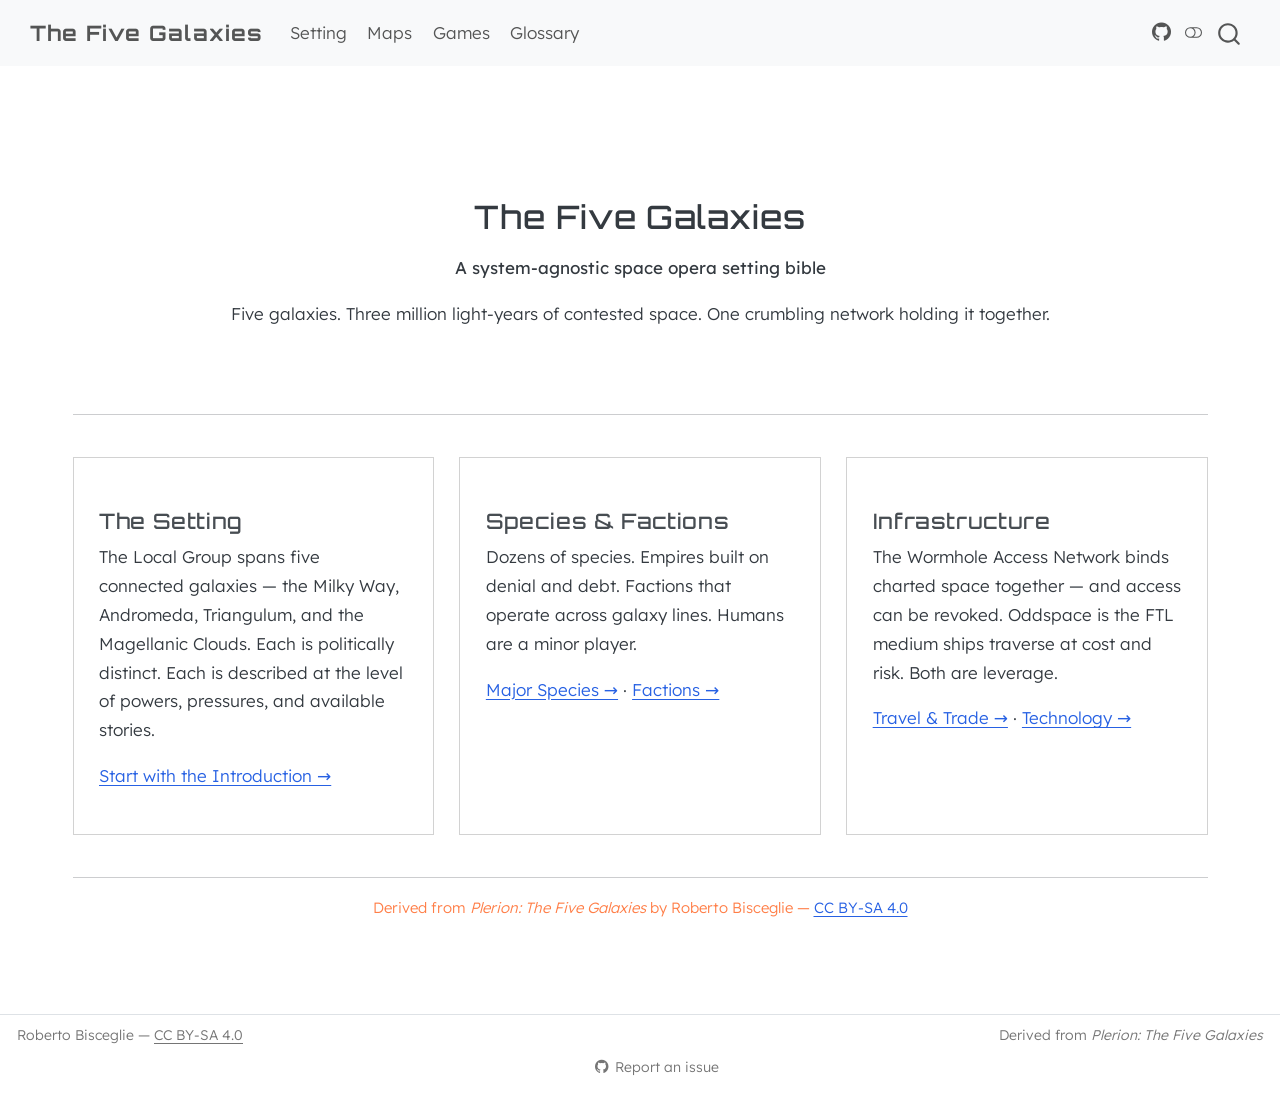
==== commit ce4623e3: "Built site for gh-pages" ====
--- a/index.html
+++ b/index.html
@@ -2,7 +2,7 @@
 <html xmlns="http://www.w3.org/1999/xhtml" lang="en" xml:lang="en"><head>
 
 <meta charset="utf-8">
-<meta name="generator" content="quarto-1.9.38">
+<meta name="generator" content="quarto-1.8.26">
 
 <meta name="viewport" content="width=device-width, initial-scale=1.0, user-scalable=yes">
 
@@ -10,9 +10,6 @@
 
 <title>The Five Galaxies</title>
 <style>
-/* Default styles provided by pandoc.
-** See https://pandoc.org/MANUAL.html#variables-for-html for config info.
-*/
 code{white-space: pre-wrap;}
 span.smallcaps{font-variant: small-caps;}
 div.columns{display: flex; gap: min(4vw, 1.5em);}
@@ -36,18 +33,19 @@
 <meta name="quarto:offset" content="./">
 <script src="site_libs/quarto-html/quarto.js" type="module"></script>
 <script src="site_libs/quarto-html/tabsets/tabsets.js" type="module"></script>
+<script src="site_libs/quarto-html/axe/axe-check.js" type="module"></script>
 <script src="site_libs/quarto-html/popper.min.js"></script>
 <script src="site_libs/quarto-html/tippy.umd.min.js"></script>
 <script src="site_libs/quarto-html/anchor.min.js"></script>
 <link href="site_libs/quarto-html/tippy.css" rel="stylesheet">
-<link href="site_libs/quarto-html/quarto-syntax-highlighting-15634bcf2e68342d4ad2dfa704d543f6.css" rel="stylesheet" class="quarto-color-scheme" id="quarto-text-highlighting-styles">
-<link href="site_libs/quarto-html/quarto-syntax-highlighting-dark-0a6b7249c26820e032cb0bd839ff02b1.css" rel="stylesheet" class="quarto-color-scheme quarto-color-alternate" id="quarto-text-highlighting-styles">
-<link href="site_libs/quarto-html/quarto-syntax-highlighting-15634bcf2e68342d4ad2dfa704d543f6.css" rel="stylesheet" class="quarto-color-scheme-extra" id="quarto-text-highlighting-styles">
+<link href="site_libs/quarto-html/quarto-syntax-highlighting-587c61ba64f3a5504c4d52d930310e48.css" rel="stylesheet" class="quarto-color-scheme" id="quarto-text-highlighting-styles">
+<link href="site_libs/quarto-html/quarto-syntax-highlighting-dark-b758ccaa5987ceb1b75504551e579abf.css" rel="stylesheet" class="quarto-color-scheme quarto-color-alternate" id="quarto-text-highlighting-styles">
+<link href="site_libs/quarto-html/quarto-syntax-highlighting-587c61ba64f3a5504c4d52d930310e48.css" rel="stylesheet" class="quarto-color-scheme-extra" id="quarto-text-highlighting-styles">
 <script src="site_libs/bootstrap/bootstrap.min.js"></script>
 <link href="site_libs/bootstrap/bootstrap-icons.css" rel="stylesheet">
-<link href="site_libs/bootstrap/bootstrap-5b1c58e66ef74a4b994079585d538883.min.css" rel="stylesheet" append-hash="true" class="quarto-color-scheme" id="quarto-bootstrap" data-mode="light">
-<link href="site_libs/bootstrap/bootstrap-dark-97cace2ba407a1d0b23a291a3ef258f9.min.css" rel="stylesheet" append-hash="true" class="quarto-color-scheme quarto-color-alternate" id="quarto-bootstrap" data-mode="dark">
-<link href="site_libs/bootstrap/bootstrap-5b1c58e66ef74a4b994079585d538883.min.css" rel="stylesheet" append-hash="true" class="quarto-color-scheme-extra" id="quarto-bootstrap" data-mode="light">
+<link href="site_libs/bootstrap/bootstrap-1382f62d8978ce82f8d2d9927f48b3dc.min.css" rel="stylesheet" append-hash="true" class="quarto-color-scheme" id="quarto-bootstrap" data-mode="light">
+<link href="site_libs/bootstrap/bootstrap-dark-770f93cf0d6bce23fd1869f728bdc28a.min.css" rel="stylesheet" append-hash="true" class="quarto-color-scheme quarto-color-alternate" id="quarto-bootstrap" data-mode="dark">
+<link href="site_libs/bootstrap/bootstrap-1382f62d8978ce82f8d2d9927f48b3dc.min.css" rel="stylesheet" append-hash="true" class="quarto-color-scheme-extra" id="quarto-bootstrap" data-mode="light">
 <script id="quarto-search-options" type="application/json">{
   "location": "navbar",
   "copy-button": false,
@@ -76,8 +74,11 @@
   }
 }</script>
 <link rel="preconnect" href="https://fonts.googleapis.com">
+
 <link rel="preconnect" href="https://fonts.gstatic.com" crossorigin="">
+
 <link href="https://fonts.googleapis.com/css2?family=Lexend:wght@300;400;500&amp;family=Orbitron:wght@400;500;700;900&amp;display=swap" rel="stylesheet">
+
 
 
 </head>
@@ -427,7 +428,7 @@
     }
       var localhostRegex = new RegExp(/^(?:http|https):\/\/localhost\:?[0-9]*\//);
       var mailtoRegex = new RegExp(/^mailto:/);
-        var filterRegex = new RegExp("https:\/\/zeruhur\.github\.io\/the_five_galaxies\/");
+        var filterRegex = new RegExp("https:\/\/zeruhur\.icu\/the_five_galaxies\/");
       var isInternal = (href) => {
           return filterRegex.test(href) || localhostRegex.test(href) || mailtoRegex.test(href);
       }
--- a/site_libs/quarto-html/quarto-syntax-highlighting-587c61ba64f3a5504c4d52d930310e48.css
+++ b/site_libs/quarto-html/quarto-syntax-highlighting-587c61ba64f3a5504c4d52d930310e48.css
@@ -0,0 +1,236 @@
+/* quarto syntax highlight colors */
+:root {
+  --quarto-hl-ot-color: #003B4F;
+  --quarto-hl-at-color: #657422;
+  --quarto-hl-ss-color: #20794D;
+  --quarto-hl-an-color: #5E5E5E;
+  --quarto-hl-fu-color: #4758AB;
+  --quarto-hl-st-color: #20794D;
+  --quarto-hl-cf-color: #003B4F;
+  --quarto-hl-op-color: #5E5E5E;
+  --quarto-hl-er-color: #AD0000;
+  --quarto-hl-bn-color: #AD0000;
+  --quarto-hl-al-color: #AD0000;
+  --quarto-hl-va-color: #111111;
+  --quarto-hl-bu-color: inherit;
+  --quarto-hl-ex-color: inherit;
+  --quarto-hl-pp-color: #AD0000;
+  --quarto-hl-in-color: #5E5E5E;
+  --quarto-hl-vs-color: #20794D;
+  --quarto-hl-wa-color: #5E5E5E;
+  --quarto-hl-do-color: #5E5E5E;
+  --quarto-hl-im-color: #00769E;
+  --quarto-hl-ch-color: #20794D;
+  --quarto-hl-dt-color: #AD0000;
+  --quarto-hl-fl-color: #AD0000;
+  --quarto-hl-co-color: #5E5E5E;
+  --quarto-hl-cv-color: #5E5E5E;
+  --quarto-hl-cn-color: #8f5902;
+  --quarto-hl-sc-color: #5E5E5E;
+  --quarto-hl-dv-color: #AD0000;
+  --quarto-hl-kw-color: #003B4F;
+}
+
+/* other quarto variables */
+:root {
+  --quarto-font-monospace: SFMono-Regular, Menlo, Monaco, Consolas, "Liberation Mono", "Courier New", monospace;
+}
+
+/* syntax highlight based on Pandoc's rules */
+pre > code.sourceCode > span {
+  color: #003B4F;
+}
+
+code.sourceCode > span {
+  color: #003B4F;
+}
+
+div.sourceCode,
+div.sourceCode pre.sourceCode {
+  color: #003B4F;
+}
+
+/* Normal */
+code span {
+  color: #003B4F;
+}
+
+/* Alert */
+code span.al {
+  color: #AD0000;
+  font-style: inherit;
+}
+
+/* Annotation */
+code span.an {
+  color: #5E5E5E;
+  font-style: inherit;
+}
+
+/* Attribute */
+code span.at {
+  color: #657422;
+  font-style: inherit;
+}
+
+/* BaseN */
+code span.bn {
+  color: #AD0000;
+  font-style: inherit;
+}
+
+/* BuiltIn */
+code span.bu {
+  font-style: inherit;
+}
+
+/* ControlFlow */
+code span.cf {
+  color: #003B4F;
+  font-weight: bold;
+  font-style: inherit;
+}
+
+/* Char */
+code span.ch {
+  color: #20794D;
+  font-style: inherit;
+}
+
+/* Constant */
+code span.cn {
+  color: #8f5902;
+  font-style: inherit;
+}
+
+/* Comment */
+code span.co {
+  color: #5E5E5E;
+  font-style: inherit;
+}
+
+/* CommentVar */
+code span.cv {
+  color: #5E5E5E;
+  font-style: italic;
+}
+
+/* Documentation */
+code span.do {
+  color: #5E5E5E;
+  font-style: italic;
+}
+
+/* DataType */
+code span.dt {
+  color: #AD0000;
+  font-style: inherit;
+}
+
+/* DecVal */
+code span.dv {
+  color: #AD0000;
+  font-style: inherit;
+}
+
+/* Error */
+code span.er {
+  color: #AD0000;
+  font-style: inherit;
+}
+
+/* Extension */
+code span.ex {
+  font-style: inherit;
+}
+
+/* Float */
+code span.fl {
+  color: #AD0000;
+  font-style: inherit;
+}
+
+/* Function */
+code span.fu {
+  color: #4758AB;
+  font-style: inherit;
+}
+
+/* Import */
+code span.im {
+  color: #00769E;
+  font-style: inherit;
+}
+
+/* Information */
+code span.in {
+  color: #5E5E5E;
+  font-style: inherit;
+}
+
+/* Keyword */
+code span.kw {
+  color: #003B4F;
+  font-weight: bold;
+  font-style: inherit;
+}
+
+/* Operator */
+code span.op {
+  color: #5E5E5E;
+  font-style: inherit;
+}
+
+/* Other */
+code span.ot {
+  color: #003B4F;
+  font-style: inherit;
+}
+
+/* Preprocessor */
+code span.pp {
+  color: #AD0000;
+  font-style: inherit;
+}
+
+/* SpecialChar */
+code span.sc {
+  color: #5E5E5E;
+  font-style: inherit;
+}
+
+/* SpecialString */
+code span.ss {
+  color: #20794D;
+  font-style: inherit;
+}
+
+/* String */
+code span.st {
+  color: #20794D;
+  font-style: inherit;
+}
+
+/* Variable */
+code span.va {
+  color: #111111;
+  font-style: inherit;
+}
+
+/* VerbatimString */
+code span.vs {
+  color: #20794D;
+  font-style: inherit;
+}
+
+/* Warning */
+code span.wa {
+  color: #5E5E5E;
+  font-style: italic;
+}
+
+.prevent-inlining {
+  content: "</";
+}
+
+/*# sourceMappingURL=2dce1cc6c82594539e1579de68416b47.css.map */
--- a/site_libs/quarto-html/quarto-syntax-highlighting-dark-b758ccaa5987ceb1b75504551e579abf.css
+++ b/site_libs/quarto-html/quarto-syntax-highlighting-dark-b758ccaa5987ceb1b75504551e579abf.css
@@ -0,0 +1,219 @@
+/* quarto syntax highlight colors */
+:root {
+  --quarto-hl-al-color: #f07178;
+  --quarto-hl-an-color: #d4d0ab;
+  --quarto-hl-at-color: #00e0e0;
+  --quarto-hl-bn-color: #d4d0ab;
+  --quarto-hl-bu-color: #abe338;
+  --quarto-hl-ch-color: #abe338;
+  --quarto-hl-co-color: #f8f8f2;
+  --quarto-hl-cv-color: #ffd700;
+  --quarto-hl-cn-color: #ffd700;
+  --quarto-hl-cf-color: #ffa07a;
+  --quarto-hl-dt-color: #ffa07a;
+  --quarto-hl-dv-color: #d4d0ab;
+  --quarto-hl-do-color: #f8f8f2;
+  --quarto-hl-er-color: #f07178;
+  --quarto-hl-ex-color: #00e0e0;
+  --quarto-hl-fl-color: #d4d0ab;
+  --quarto-hl-fu-color: #ffa07a;
+  --quarto-hl-im-color: #abe338;
+  --quarto-hl-in-color: #d4d0ab;
+  --quarto-hl-kw-color: #ffa07a;
+  --quarto-hl-op-color: #ffa07a;
+  --quarto-hl-ot-color: #00e0e0;
+  --quarto-hl-pp-color: #dcc6e0;
+  --quarto-hl-re-color: #00e0e0;
+  --quarto-hl-sc-color: #abe338;
+  --quarto-hl-ss-color: #abe338;
+  --quarto-hl-st-color: #abe338;
+  --quarto-hl-va-color: #00e0e0;
+  --quarto-hl-vs-color: #abe338;
+  --quarto-hl-wa-color: #dcc6e0;
+}
+
+/* other quarto variables */
+:root {
+  --quarto-font-monospace: SFMono-Regular, Menlo, Monaco, Consolas, "Liberation Mono", "Courier New", monospace;
+}
+
+/* syntax highlight based on Pandoc's rules */
+pre > code.sourceCode > span {
+  color: #f8f8f2;
+}
+
+code.sourceCode > span {
+  color: #f8f8f2;
+}
+
+div.sourceCode,
+div.sourceCode pre.sourceCode {
+  color: #f8f8f2;
+}
+
+/* Normal */
+code span {
+  color: #f8f8f2;
+}
+
+/* Alert */
+code span.al {
+  color: #f07178;
+}
+
+/* Annotation */
+code span.an {
+  color: #d4d0ab;
+}
+
+/* Attribute */
+code span.at {
+  color: #00e0e0;
+}
+
+/* BaseN */
+code span.bn {
+  color: #d4d0ab;
+}
+
+/* BuiltIn */
+code span.bu {
+  color: #abe338;
+}
+
+/* ControlFlow */
+code span.cf {
+  font-weight: bold;
+  color: #ffa07a;
+}
+
+/* Char */
+code span.ch {
+  color: #abe338;
+}
+
+/* Constant */
+code span.cn {
+  color: #ffd700;
+}
+
+/* Comment */
+code span.co {
+  font-style: italic;
+  color: #f8f8f2;
+}
+
+/* CommentVar */
+code span.cv {
+  color: #ffd700;
+}
+
+/* Documentation */
+code span.do {
+  color: #f8f8f2;
+}
+
+/* DataType */
+code span.dt {
+  color: #ffa07a;
+}
+
+/* DecVal */
+code span.dv {
+  color: #d4d0ab;
+}
+
+/* Error */
+code span.er {
+  color: #f07178;
+  text-decoration: underline;
+}
+
+/* Extension */
+code span.ex {
+  font-weight: bold;
+  color: #00e0e0;
+}
+
+/* Float */
+code span.fl {
+  color: #d4d0ab;
+}
+
+/* Function */
+code span.fu {
+  color: #ffa07a;
+}
+
+/* Import */
+code span.im {
+  color: #abe338;
+}
+
+/* Information */
+code span.in {
+  color: #d4d0ab;
+}
+
+/* Keyword */
+code span.kw {
+  font-weight: bold;
+  color: #ffa07a;
+}
+
+/* Operator */
+code span.op {
+  color: #ffa07a;
+}
+
+/* Other */
+code span.ot {
+  color: #00e0e0;
+}
+
+/* Preprocessor */
+code span.pp {
+  color: #dcc6e0;
+}
+
+/* RegionMarker */
+code span.re {
+  background-color: #f8f8f2;
+  color: #00e0e0;
+}
+
+/* SpecialChar */
+code span.sc {
+  color: #abe338;
+}
+
+/* SpecialString */
+code span.ss {
+  color: #abe338;
+}
+
+/* String */
+code span.st {
+  color: #abe338;
+}
+
+/* Variable */
+code span.va {
+  color: #00e0e0;
+}
+
+/* VerbatimString */
+code span.vs {
+  color: #abe338;
+}
+
+/* Warning */
+code span.wa {
+  color: #dcc6e0;
+}
+
+.prevent-inlining {
+  content: "</";
+}
+
+/*# sourceMappingURL=6c091f0476edacc1e88d089996040f32.css.map */
--- a/site_libs/quarto-html/quarto-syntax-highlighting-587c61ba64f3a5504c4d52d930310e48.css
+++ b/site_libs/quarto-html/quarto-syntax-highlighting-587c61ba64f3a5504c4d52d930310e48.css
@@ -0,0 +1,236 @@
+/* quarto syntax highlight colors */
+:root {
+  --quarto-hl-ot-color: #003B4F;
+  --quarto-hl-at-color: #657422;
+  --quarto-hl-ss-color: #20794D;
+  --quarto-hl-an-color: #5E5E5E;
+  --quarto-hl-fu-color: #4758AB;
+  --quarto-hl-st-color: #20794D;
+  --quarto-hl-cf-color: #003B4F;
+  --quarto-hl-op-color: #5E5E5E;
+  --quarto-hl-er-color: #AD0000;
+  --quarto-hl-bn-color: #AD0000;
+  --quarto-hl-al-color: #AD0000;
+  --quarto-hl-va-color: #111111;
+  --quarto-hl-bu-color: inherit;
+  --quarto-hl-ex-color: inherit;
+  --quarto-hl-pp-color: #AD0000;
+  --quarto-hl-in-color: #5E5E5E;
+  --quarto-hl-vs-color: #20794D;
+  --quarto-hl-wa-color: #5E5E5E;
+  --quarto-hl-do-color: #5E5E5E;
+  --quarto-hl-im-color: #00769E;
+  --quarto-hl-ch-color: #20794D;
+  --quarto-hl-dt-color: #AD0000;
+  --quarto-hl-fl-color: #AD0000;
+  --quarto-hl-co-color: #5E5E5E;
+  --quarto-hl-cv-color: #5E5E5E;
+  --quarto-hl-cn-color: #8f5902;
+  --quarto-hl-sc-color: #5E5E5E;
+  --quarto-hl-dv-color: #AD0000;
+  --quarto-hl-kw-color: #003B4F;
+}
+
+/* other quarto variables */
+:root {
+  --quarto-font-monospace: SFMono-Regular, Menlo, Monaco, Consolas, "Liberation Mono", "Courier New", monospace;
+}
+
+/* syntax highlight based on Pandoc's rules */
+pre > code.sourceCode > span {
+  color: #003B4F;
+}
+
+code.sourceCode > span {
+  color: #003B4F;
+}
+
+div.sourceCode,
+div.sourceCode pre.sourceCode {
+  color: #003B4F;
+}
+
+/* Normal */
+code span {
+  color: #003B4F;
+}
+
+/* Alert */
+code span.al {
+  color: #AD0000;
+  font-style: inherit;
+}
+
+/* Annotation */
+code span.an {
+  color: #5E5E5E;
+  font-style: inherit;
+}
+
+/* Attribute */
+code span.at {
+  color: #657422;
+  font-style: inherit;
+}
+
+/* BaseN */
+code span.bn {
+  color: #AD0000;
+  font-style: inherit;
+}
+
+/* BuiltIn */
+code span.bu {
+  font-style: inherit;
+}
+
+/* ControlFlow */
+code span.cf {
+  color: #003B4F;
+  font-weight: bold;
+  font-style: inherit;
+}
+
+/* Char */
+code span.ch {
+  color: #20794D;
+  font-style: inherit;
+}
+
+/* Constant */
+code span.cn {
+  color: #8f5902;
+  font-style: inherit;
+}
+
+/* Comment */
+code span.co {
+  color: #5E5E5E;
+  font-style: inherit;
+}
+
+/* CommentVar */
+code span.cv {
+  color: #5E5E5E;
+  font-style: italic;
+}
+
+/* Documentation */
+code span.do {
+  color: #5E5E5E;
+  font-style: italic;
+}
+
+/* DataType */
+code span.dt {
+  color: #AD0000;
+  font-style: inherit;
+}
+
+/* DecVal */
+code span.dv {
+  color: #AD0000;
+  font-style: inherit;
+}
+
+/* Error */
+code span.er {
+  color: #AD0000;
+  font-style: inherit;
+}
+
+/* Extension */
+code span.ex {
+  font-style: inherit;
+}
+
+/* Float */
+code span.fl {
+  color: #AD0000;
+  font-style: inherit;
+}
+
+/* Function */
+code span.fu {
+  color: #4758AB;
+  font-style: inherit;
+}
+
+/* Import */
+code span.im {
+  color: #00769E;
+  font-style: inherit;
+}
+
+/* Information */
+code span.in {
+  color: #5E5E5E;
+  font-style: inherit;
+}
+
+/* Keyword */
+code span.kw {
+  color: #003B4F;
+  font-weight: bold;
+  font-style: inherit;
+}
+
+/* Operator */
+code span.op {
+  color: #5E5E5E;
+  font-style: inherit;
+}
+
+/* Other */
+code span.ot {
+  color: #003B4F;
+  font-style: inherit;
+}
+
+/* Preprocessor */
+code span.pp {
+  color: #AD0000;
+  font-style: inherit;
+}
+
+/* SpecialChar */
+code span.sc {
+  color: #5E5E5E;
+  font-style: inherit;
+}
+
+/* SpecialString */
+code span.ss {
+  color: #20794D;
+  font-style: inherit;
+}
+
+/* String */
+code span.st {
+  color: #20794D;
+  font-style: inherit;
+}
+
+/* Variable */
+code span.va {
+  color: #111111;
+  font-style: inherit;
+}
+
+/* VerbatimString */
+code span.vs {
+  color: #20794D;
+  font-style: inherit;
+}
+
+/* Warning */
+code span.wa {
+  color: #5E5E5E;
+  font-style: italic;
+}
+
+.prevent-inlining {
+  content: "</";
+}
+
+/*# sourceMappingURL=2dce1cc6c82594539e1579de68416b47.css.map */
